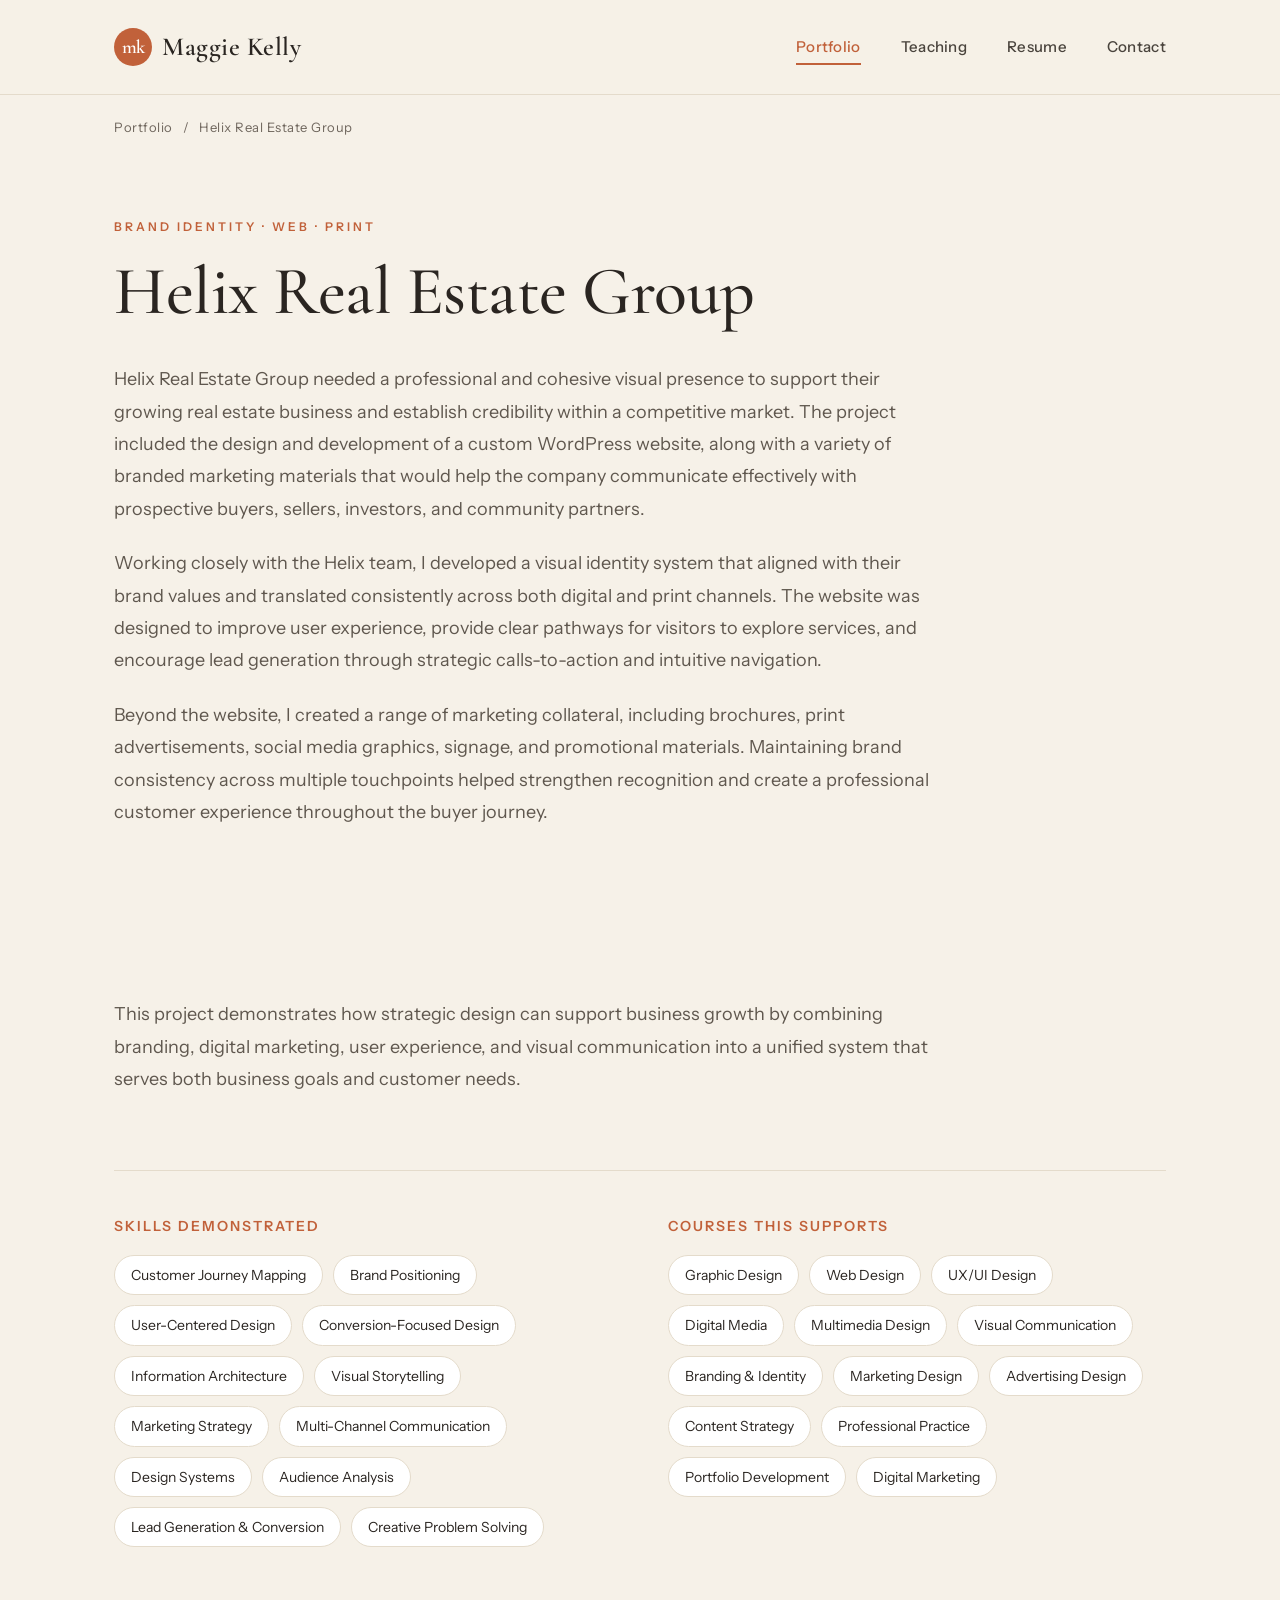
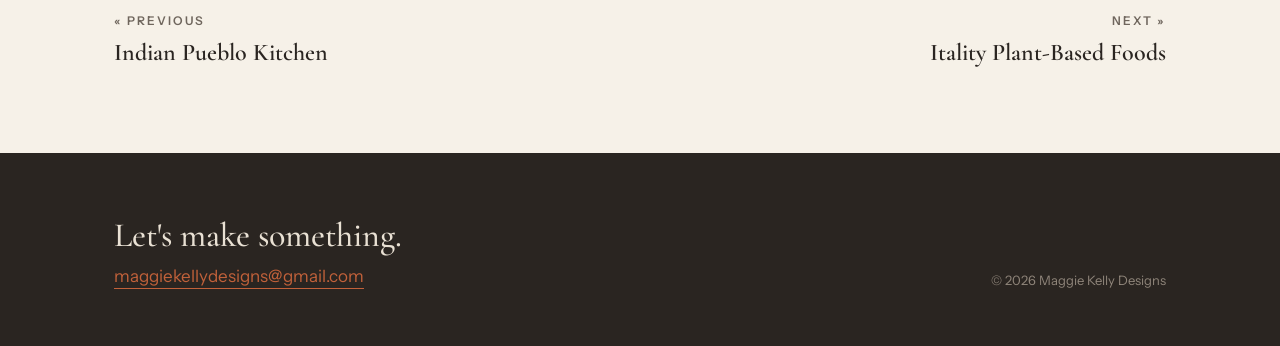
==== helix-real-estate-group.html @ b463d0c9 "Committing the site" ====
<!DOCTYPE html>
<html lang="en">
<head>
<meta charset="utf-8">
<meta name="viewport" content="width=device-width, initial-scale=1">
<title>Helix Real Estate Group — Maggie Kelly Designs</title>
<meta name="description" content="Helix Real Estate Group needed a professional and cohesive visual presence to support their growing real estate business and establish credibility within a">
<link rel="preconnect" href="https://fonts.googleapis.com">
<link rel="preconnect" href="https://fonts.gstatic.com" crossorigin>
<link href="https://fonts.googleapis.com/css2?family=Cormorant+Garamond:ital,wght@0,400;0,500;0,600;0,700;1,400;1,500&family=Instrument+Sans:wght@400;500;600&display=swap" rel="stylesheet">
<link rel="stylesheet" href="css/style.css">
</head>
<body>

<header class="site-header">
  <div class="nav">
    <a class="logo" href="index.html">
      <span class="mark">mk</span>
      <span class="word">Maggie Kelly</span>
    </a>
    <button class="nav-toggle" aria-label="Menu"><span></span><span></span><span></span></button>
    <nav class="nav-links">
      <a href="index.html" class="active">Portfolio</a>
      <a href="teaching.html">Teaching</a>
      <a href="resume.html">Resume</a>
      <a href="contact.html">Contact</a>
    </nav>
  </div>
</header>

<main>
  <section class="wrap">
    <div class="crumb"><a href="index.html">Portfolio</a><span>/</span><span>Helix Real Estate Group</span></div>
    <div class="page-hero" style="border-bottom:none;padding-bottom:24px;">
      <div class="eyebrow">Brand Identity · Web · Print</div>
      <h1>Helix Real Estate Group</h1>
    </div>
    <div class="project-intro">
      <p>Helix Real Estate Group needed a professional and cohesive visual presence to support their growing real estate business and establish credibility within a competitive market. The project included the design and development of a custom WordPress website, along with a variety of branded marketing materials that would help the company communicate effectively with prospective buyers, sellers, investors, and community partners.</p>
      <p>Working closely with the Helix team, I developed a visual identity system that aligned with their brand values and translated consistently across both digital and print channels. The website was designed to improve user experience, provide clear pathways for visitors to explore services, and encourage lead generation through strategic calls-to-action and intuitive navigation.</p>
      <p>Beyond the website, I created a range of marketing collateral, including brochures, print advertisements, social media graphics, signage, and promotional materials. Maintaining brand consistency across multiple touchpoints helped strengthen recognition and create a professional customer experience throughout the buyer journey.</p>
    </div>
    <div class="gallery">
      <img src="https://maggiekellydesigns.com/wp-content/uploads/2025/06/helix-catalog-cover.png" alt="">
      <img src="https://maggiekellydesigns.com/wp-content/uploads/2025/06/helix-catalog-pgs1-2.png" alt="">
      <img src="https://maggiekellydesigns.com/wp-content/uploads/2025/06/helix-catalog-pgs10-11.png" alt="">
      <img src="https://maggiekellydesigns.com/wp-content/uploads/2025/06/helix-back-page.png" alt="">
    </div>

    <div class="project-intro" style="padding-top:24px;">
      <p>This project demonstrates how strategic design can support business growth by combining branding, digital marketing, user experience, and visual communication into a unified system that serves both business goals and customer needs.</p>
    </div>

    <div class="detail-lists">
      <div>
        <h3>Skills Demonstrated</h3>
        <div class="chip-list">
        <span class="chip">Customer Journey Mapping</span>
        <span class="chip">Brand Positioning</span>
        <span class="chip">User-Centered Design</span>
        <span class="chip">Conversion-Focused Design</span>
        <span class="chip">Information Architecture</span>
        <span class="chip">Visual Storytelling</span>
        <span class="chip">Marketing Strategy</span>
        <span class="chip">Multi-Channel Communication</span>
        <span class="chip">Design Systems</span>
        <span class="chip">Audience Analysis</span>
        <span class="chip">Lead Generation & Conversion</span>
        <span class="chip">Creative Problem Solving</span>
        </div>
      </div>
      <div>
        <h3>Courses This Supports</h3>
        <div class="chip-list">
        <span class="chip">Graphic Design</span>
        <span class="chip">Web Design</span>
        <span class="chip">UX/UI Design</span>
        <span class="chip">Digital Media</span>
        <span class="chip">Multimedia Design</span>
        <span class="chip">Visual Communication</span>
        <span class="chip">Branding & Identity</span>
        <span class="chip">Marketing Design</span>
        <span class="chip">Advertising Design</span>
        <span class="chip">Content Strategy</span>
        <span class="chip">Professional Practice</span>
        <span class="chip">Portfolio Development</span>
        <span class="chip">Digital Marketing</span>
        </div>
      </div>
    </div>

    <div class="project-nav">
      <a class="prev" href="indian-pueblo-kitchen.html"><span class="dir">« Previous</span>Indian Pueblo Kitchen</a>
      <a class="next" href="itality-plant-based-foods.html"><span class="dir">Next »</span>Itality Plant-Based Foods</a>
    </div>
  </section>
</main>

<footer class="site-footer">
  <div class="footer-inner">
    <div>
      <div class="big">Let's make something.</div>
      <a class="email" href="mailto:maggiekellydesigns@gmail.com">maggiekellydesigns@gmail.com</a>
    </div>
    <div class="footer-copy">© 2026 Maggie Kelly Designs</div>
  </div>
</footer>

<script src="js/main.js"></script>
</body>
</html>
---- css/style.css ----
/* ===== Maggie Kelly Designs — shared styles ===== */
:root{
  --cream:#F6F1E8;
  --cream-2:#EFE8DA;
  --ink:#2a2521;
  --muted:#5f574e;
  --muted-2:#6f665d;
  --clay:#C1613A;
  --clay-dark:#a44f2d;
  --divider:#E4DBCB;
  --serif:'Cormorant Garamond',Georgia,serif;
  --sans:'Instrument Sans',system-ui,sans-serif;
  --wrap:1180px;
}
*{box-sizing:border-box;}
html{scroll-behavior:smooth;}
body{
  margin:0;
  font-family:var(--sans);
  color:var(--ink);
  background:var(--cream);
  line-height:1.6;
  -webkit-font-smoothing:antialiased;
}
img{max-width:100%;display:block;}
a{color:inherit;text-decoration:none;transition:color .12s ease;}
h1,h2,h3{font-family:var(--serif);font-weight:500;letter-spacing:-0.5px;margin:0;}
.wrap{max-width:var(--wrap);margin:0 auto;padding:0 64px;}
.eyebrow{font-size:12px;letter-spacing:3px;text-transform:uppercase;color:var(--clay);font-weight:600;}
.italic{font-style:italic;color:var(--clay);}

/* buttons */
.btn{display:inline-block;padding:15px 30px;border-radius:2px;font-size:15px;font-weight:500;font-family:var(--sans);cursor:pointer;border:none;transition:background .12s ease,color .12s ease,opacity .12s ease;}
.btn-dark{background:var(--ink);color:var(--cream);}
.btn-dark:hover{opacity:.88;}
.btn-outline{border:1px solid #cbbfab;color:var(--ink);background:transparent;}
.btn-outline:hover{background:var(--clay);border-color:var(--clay);color:#fff;}
.btn-clay{background:var(--clay);color:#fff;}
.btn-clay:hover{background:var(--clay-dark);}

/* ===== header ===== */
.site-header{border-bottom:1px solid var(--divider);position:sticky;top:0;background:rgba(246,241,232,.92);backdrop-filter:saturate(1.2);z-index:50;}
.nav{display:flex;align-items:center;justify-content:space-between;padding:26px 64px;max-width:var(--wrap);margin:0 auto;}
.logo{display:flex;align-items:center;gap:10px;}
.logo .mark{display:inline-flex;align-items:center;justify-content:center;width:38px;height:38px;border-radius:50%;background:var(--clay);color:#fff;font-family:var(--serif);font-size:19px;font-weight:600;letter-spacing:-0.5px;}
.logo .word{font-family:var(--serif);font-size:26px;font-weight:600;letter-spacing:.5px;}
.nav-links{display:flex;gap:40px;font-size:15px;font-weight:500;letter-spacing:.3px;align-items:center;}
.nav-links a{color:#4a443d;position:relative;}
.nav-links a:hover{color:var(--clay);}
.nav-links a.active{color:var(--clay);}
.nav-links a.active::after{content:"";position:absolute;left:0;right:0;bottom:-6px;height:2px;background:var(--clay);}
.nav-toggle{display:none;background:none;border:none;cursor:pointer;padding:8px;}
.nav-toggle span{display:block;width:24px;height:2px;background:var(--ink);margin:5px 0;transition:.2s;}

/* ===== footer ===== */
.site-footer{background:var(--ink);color:#e9e1d4;}
.footer-inner{max-width:var(--wrap);margin:0 auto;padding:56px 64px;display:flex;justify-content:space-between;align-items:flex-end;gap:30px;flex-wrap:wrap;}
.footer-inner .big{font-family:var(--serif);font-size:34px;font-weight:500;}
.footer-inner .email{color:var(--clay);font-size:17px;border-bottom:1px solid var(--clay);padding-bottom:2px;}
.footer-inner .email:hover{color:#fff;border-color:#fff;}
.footer-copy{font-size:13px;color:#8f857a;}

/* ===== home hero ===== */
.hero{display:grid;grid-template-columns:2.6fr 1fr;gap:40px;padding:72px 0 64px;align-items:center;}
.hero .eyebrow{margin-bottom:22px;}
.hero h1{font-weight:500;font-size:78px;line-height:1.02;margin-bottom:26px;}
.hero p{font-size:18px;line-height:1.7;color:var(--muted);max-width:640px;margin:0 0 34px;}
.hero-actions{display:flex;gap:16px;flex-wrap:wrap;}
.hero-photo{position:relative;}
.hero-photo .block{position:absolute;inset:18px -18px -18px 18px;background:var(--clay);border-radius:4px;}
.hero-photo img{position:relative;width:100%;height:340px;object-fit:cover;border-radius:4px;}

/* ===== work rows ===== */
.work-head{padding:40px 0 20px;display:flex;align-items:flex-end;justify-content:space-between;border-top:1px solid var(--divider);gap:30px;flex-wrap:wrap;}
.work-head h2{font-size:44px;}
.work-head p{margin:0 0 6px;max-width:420px;color:var(--muted-2);font-size:15px;}
.work-list{padding:26px 0 70px;}
.work-row{display:grid;gap:40px;align-items:center;padding:30px 0;border-top:1px solid var(--divider);}
.work-row.left{grid-template-columns:1.4fr 1fr;}
.work-row.right{grid-template-columns:1fr 1.4fr;}
.work-row img{width:100%;height:300px;object-fit:cover;border-radius:4px;transition:transform .2s cubic-bezier(.2,.8,.2,1);}
.work-row:hover img{transform:scale(1.015);}
.work-row h3{font-size:38px;margin:10px 0 8px;}
.work-row .tag{font-size:12px;letter-spacing:2px;text-transform:uppercase;color:var(--clay);font-weight:600;}
.work-row p{margin:0;color:var(--muted-2);}

/* ===== generic page hero ===== */
.page-hero{padding:80px 0 56px;border-bottom:1px solid var(--divider);}
.page-hero .eyebrow{margin-bottom:20px;}
.page-hero h1{font-size:68px;line-height:1.04;max-width:820px;}
.page-hero p{font-size:19px;color:var(--muted);max-width:680px;margin:26px 0 0;line-height:1.7;}

/* ===== teaching ===== */
.section{padding:64px 0;}
.section-title{font-size:40px;margin-bottom:8px;}
.grid-3{display:grid;grid-template-columns:repeat(3,1fr);gap:34px;margin-top:36px;}
.card{background:#fff;border-radius:10px;padding:34px;box-shadow:0 8px 10px rgba(0,0,0,.08);}
.card .n{font-family:var(--serif);font-size:44px;color:var(--clay);line-height:1;}
.card h3{font-size:26px;margin:14px 0 8px;}
.card p{margin:0;color:var(--muted-2);font-size:15px;}
.teach-list{margin-top:36px;border-top:1px solid var(--divider);}
.teach-item{display:grid;grid-template-columns:1fr 2fr;gap:40px;padding:30px 0;border-bottom:1px solid var(--divider);}
.teach-item h3{font-size:28px;}
.teach-item .role{color:var(--clay);font-weight:600;font-size:13px;letter-spacing:1.5px;text-transform:uppercase;margin-top:6px;}
.teach-item p{margin:0;color:var(--muted-2);}

/* ===== resume ===== */
.resume-frame{background:#fff;border-radius:10px;box-shadow:0 8px 10px rgba(0,0,0,.10);padding:24px;margin:48px 0 0;}
.resume-frame img{width:100%;border-radius:4px;}
.resume-actions{display:flex;gap:16px;margin-top:32px;flex-wrap:wrap;}

/* ===== contact ===== */
.contact-grid{display:grid;grid-template-columns:1fr 1.1fr;gap:72px;padding:64px 0;align-items:start;}
.contact-info h2{font-size:40px;margin-bottom:18px;}
.contact-info p{color:var(--muted);font-size:17px;max-width:400px;}
.contact-info .email{color:var(--clay);font-size:20px;font-family:var(--serif);border-bottom:1px solid var(--clay);padding-bottom:2px;}
.contact-info .email:hover{color:var(--ink);}
.contact-meta{margin-top:40px;font-size:14px;color:var(--muted-2);}
.form label{display:block;font-size:13px;letter-spacing:1px;text-transform:uppercase;font-weight:600;color:var(--muted);margin:0 0 8px;}
.form .field{margin-bottom:24px;}
.form input,.form textarea{width:100%;font-family:var(--sans);font-size:16px;color:var(--ink);background:#fff;border:1px solid #d8cdba;border-radius:2px;padding:14px 16px;transition:border-color .12s ease;}
.form input:focus,.form textarea:focus{outline:none;border-color:var(--clay);}
.form textarea{min-height:150px;resize:vertical;}
.form-note{font-size:13px;color:var(--muted-2);margin-top:14px;}

/* ===== portfolio detail ===== */
.crumb{display:flex;align-items:center;gap:10px;padding:22px 0 0;font-size:13px;letter-spacing:.5px;color:var(--muted-2);}
.crumb a:hover{color:var(--clay);}
.project-intro{padding:12px 0 8px;max-width:820px;}
.project-intro p{font-size:18px;line-height:1.8;color:var(--muted);margin:0 0 22px;}
.gallery{display:flex;flex-direction:column;gap:28px;padding:24px 0 8px;}
.gallery img{width:100%;height:auto;border-radius:8px;box-shadow:0 8px 10px rgba(0,0,0,.10);background:#fff;}
.project-divider{border:none;border-top:1px solid var(--divider);margin:44px 0;}
.detail-lists{display:grid;grid-template-columns:1fr 1fr;gap:56px;padding:44px 0 8px;border-top:1px solid var(--divider);margin-top:44px;}
.detail-lists h3{font-size:14px;letter-spacing:2px;text-transform:uppercase;color:var(--clay);font-weight:600;font-family:var(--sans);margin-bottom:18px;}
.chip-list{display:flex;flex-wrap:wrap;gap:10px;}
.chip{font-size:14px;color:var(--ink);background:#fff;border:1px solid #E4DBCB;border-radius:999px;padding:8px 16px;}
.project-nav{display:flex;justify-content:space-between;align-items:center;gap:20px;padding:56px 0 80px;flex-wrap:wrap;}
.project-nav a{display:inline-flex;flex-direction:column;gap:4px;font-family:var(--serif);font-size:24px;font-weight:600;}
.project-nav a:hover{color:var(--clay);}
.project-nav .dir{font-family:var(--sans);font-size:12px;letter-spacing:2px;text-transform:uppercase;color:var(--muted-2);font-weight:600;}
.project-nav .next{text-align:right;align-items:flex-end;margin-left:auto;}

@media(max-width:900px){
  .detail-lists{grid-template-columns:1fr;gap:32px;}
  .project-intro p{font-size:16px;}
}

/* ===== responsive ===== */
@media(max-width:900px){
  .wrap,.nav,.footer-inner{padding-left:28px;padding-right:28px;}
  .nav-toggle{display:block;}
  .nav-links{position:absolute;top:100%;left:0;right:0;flex-direction:column;gap:0;background:var(--cream);border-bottom:1px solid var(--divider);padding:0;max-height:0;overflow:hidden;transition:max-height .3s ease;}
  .nav-links.open{max-height:340px;}
  .nav-links a{padding:18px 28px;width:100%;border-top:1px solid var(--divider);}
  .nav-links a.active::after{display:none;}
  .hero{grid-template-columns:1fr;gap:36px;padding:48px 0;}
  .hero h1{font-size:52px;}
  .hero-photo .block{inset:12px -12px -12px 12px;}
  .work-row,.work-row.left,.work-row.right{grid-template-columns:1fr;gap:20px;}
  .work-row .txt{order:2;}
  .work-head h2{font-size:34px;}
  .page-hero h1{font-size:44px;}
  .grid-3{grid-template-columns:1fr;}
  .teach-item{grid-template-columns:1fr;gap:8px;}
  .contact-grid{grid-template-columns:1fr;gap:40px;}
  .footer-inner{flex-direction:column;align-items:flex-start;}
}
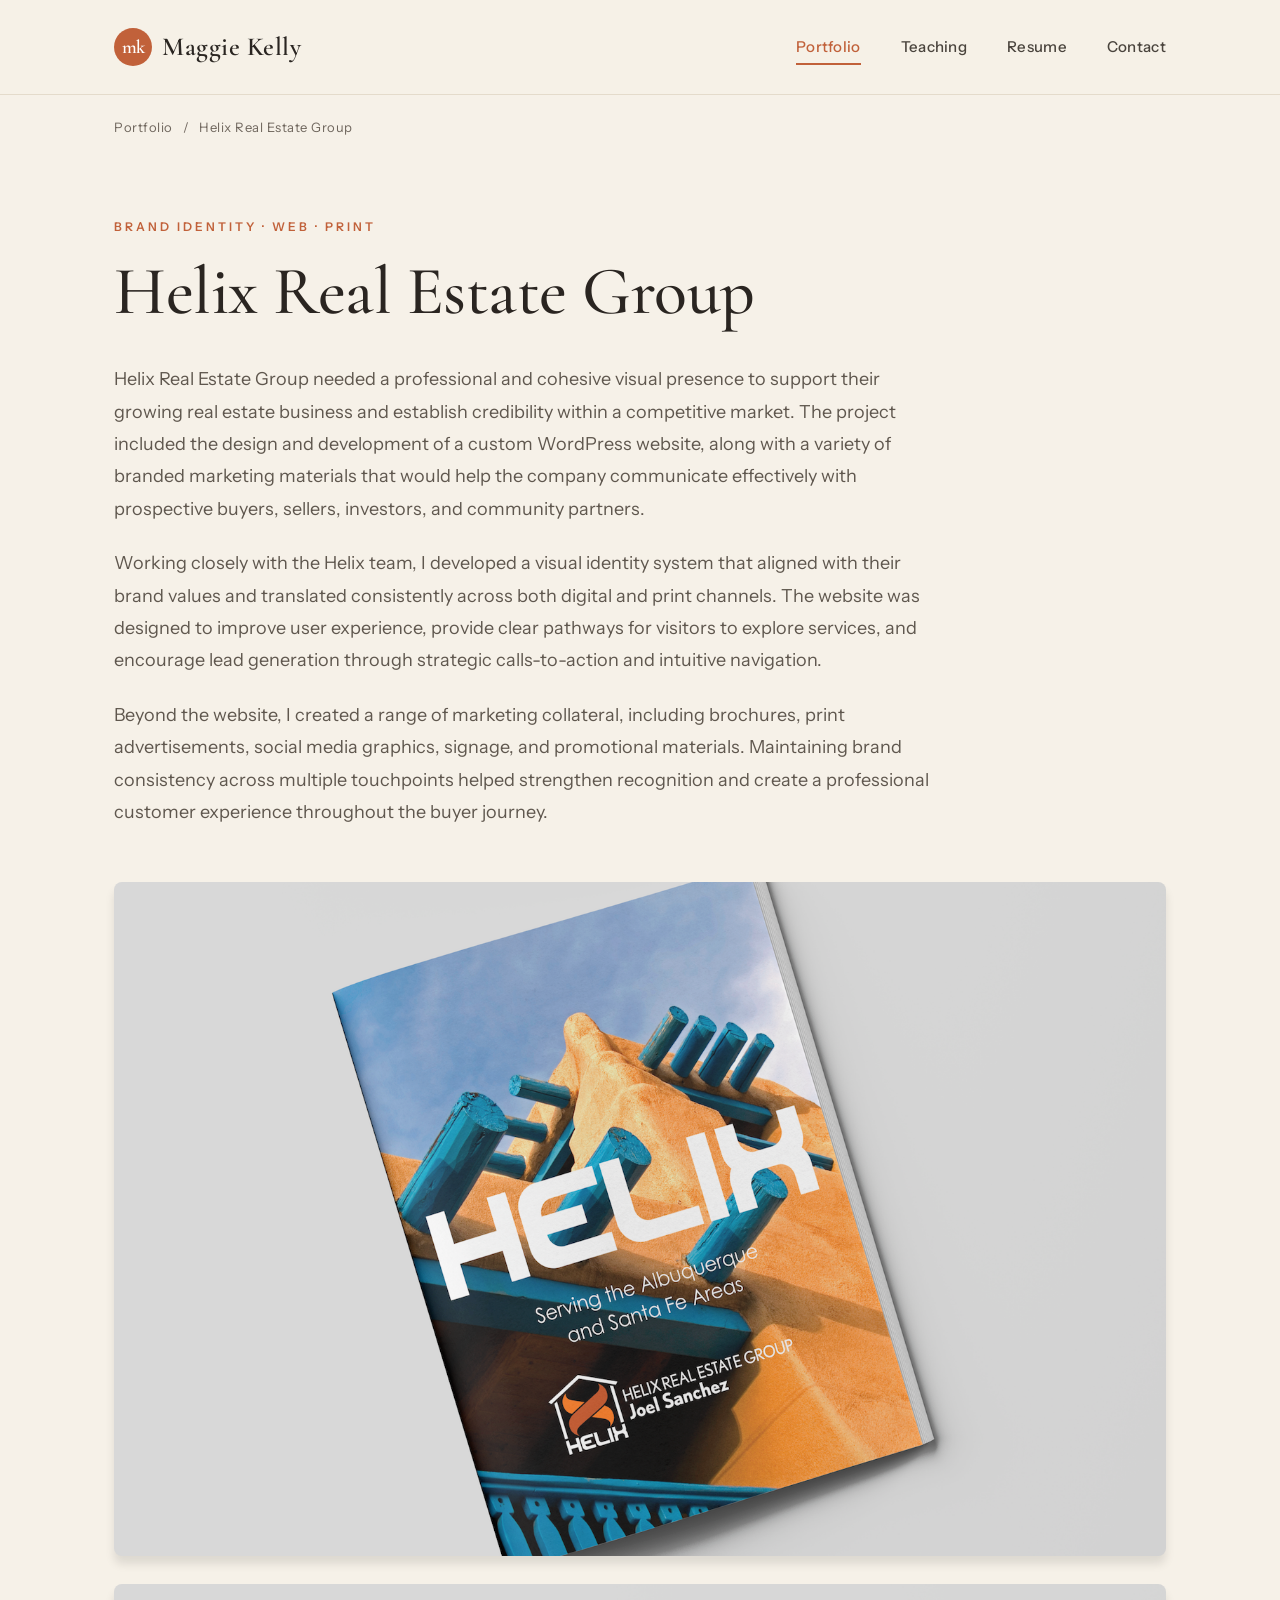
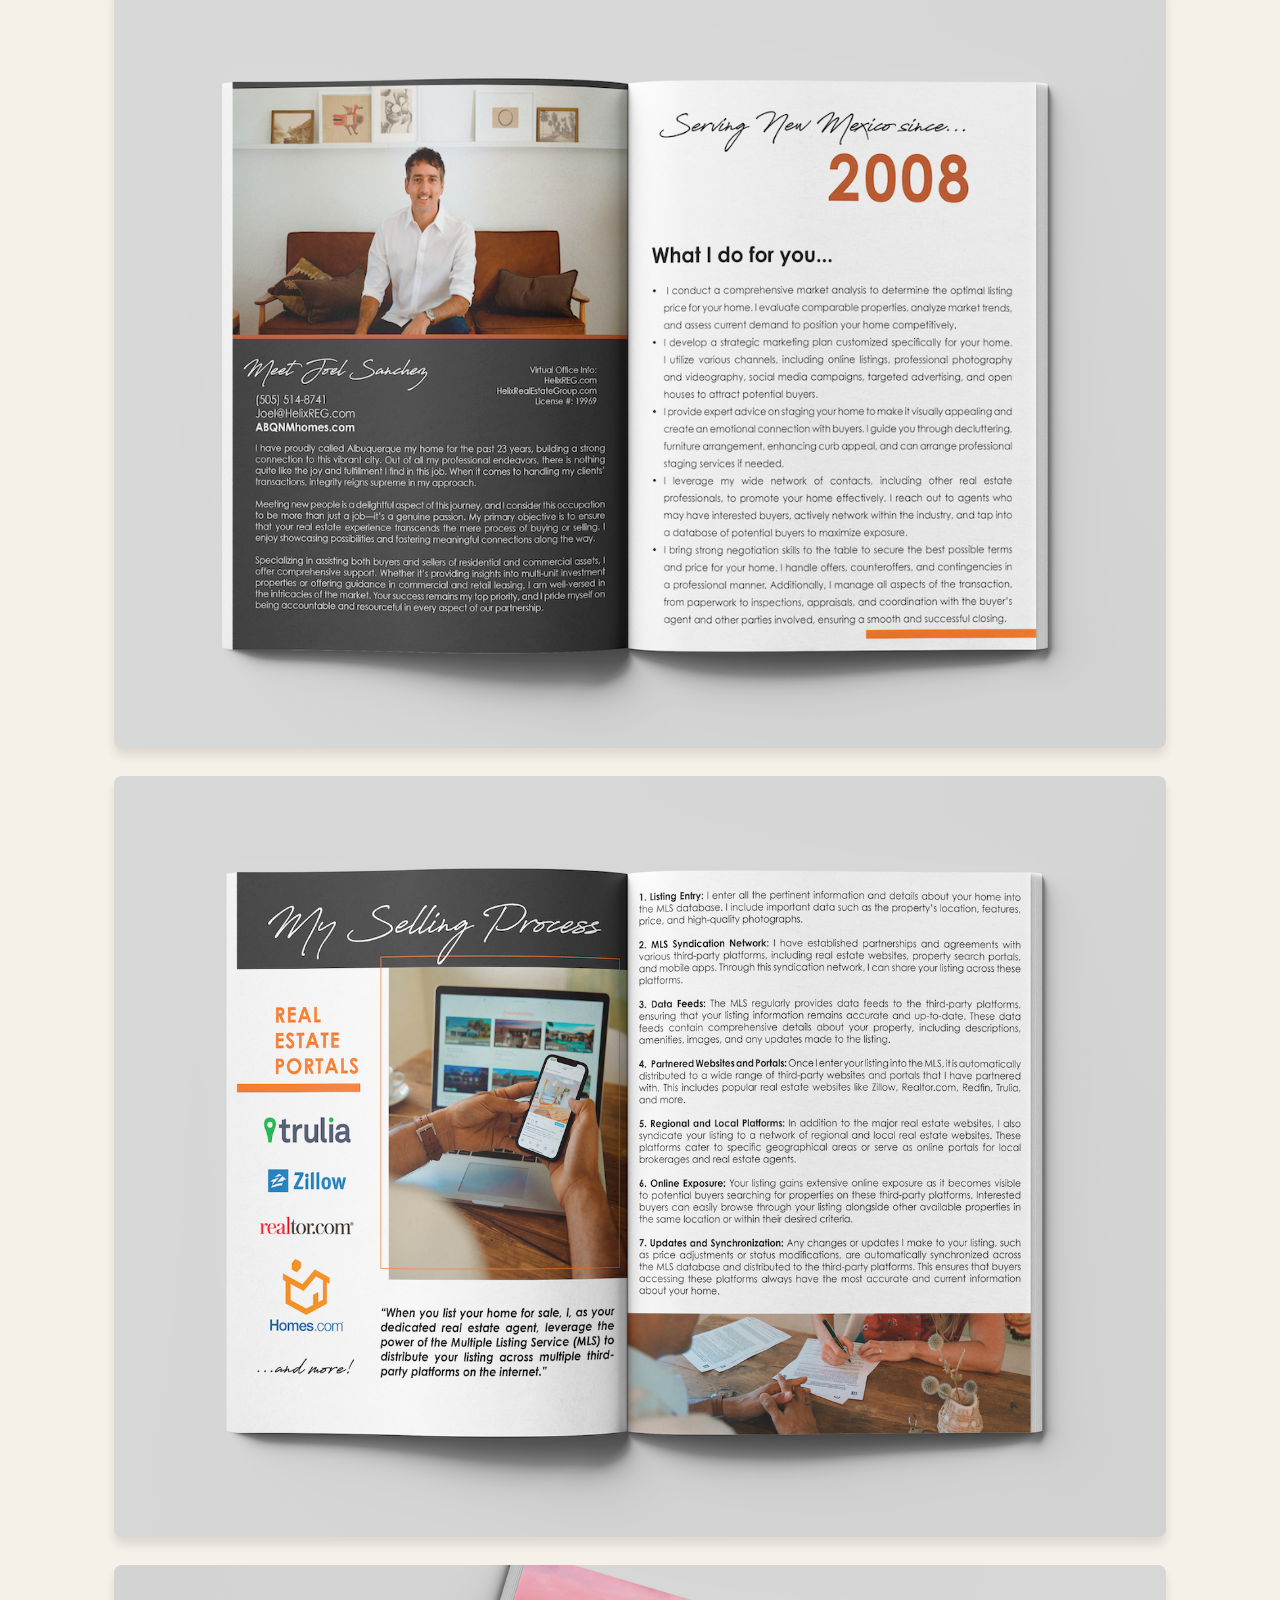
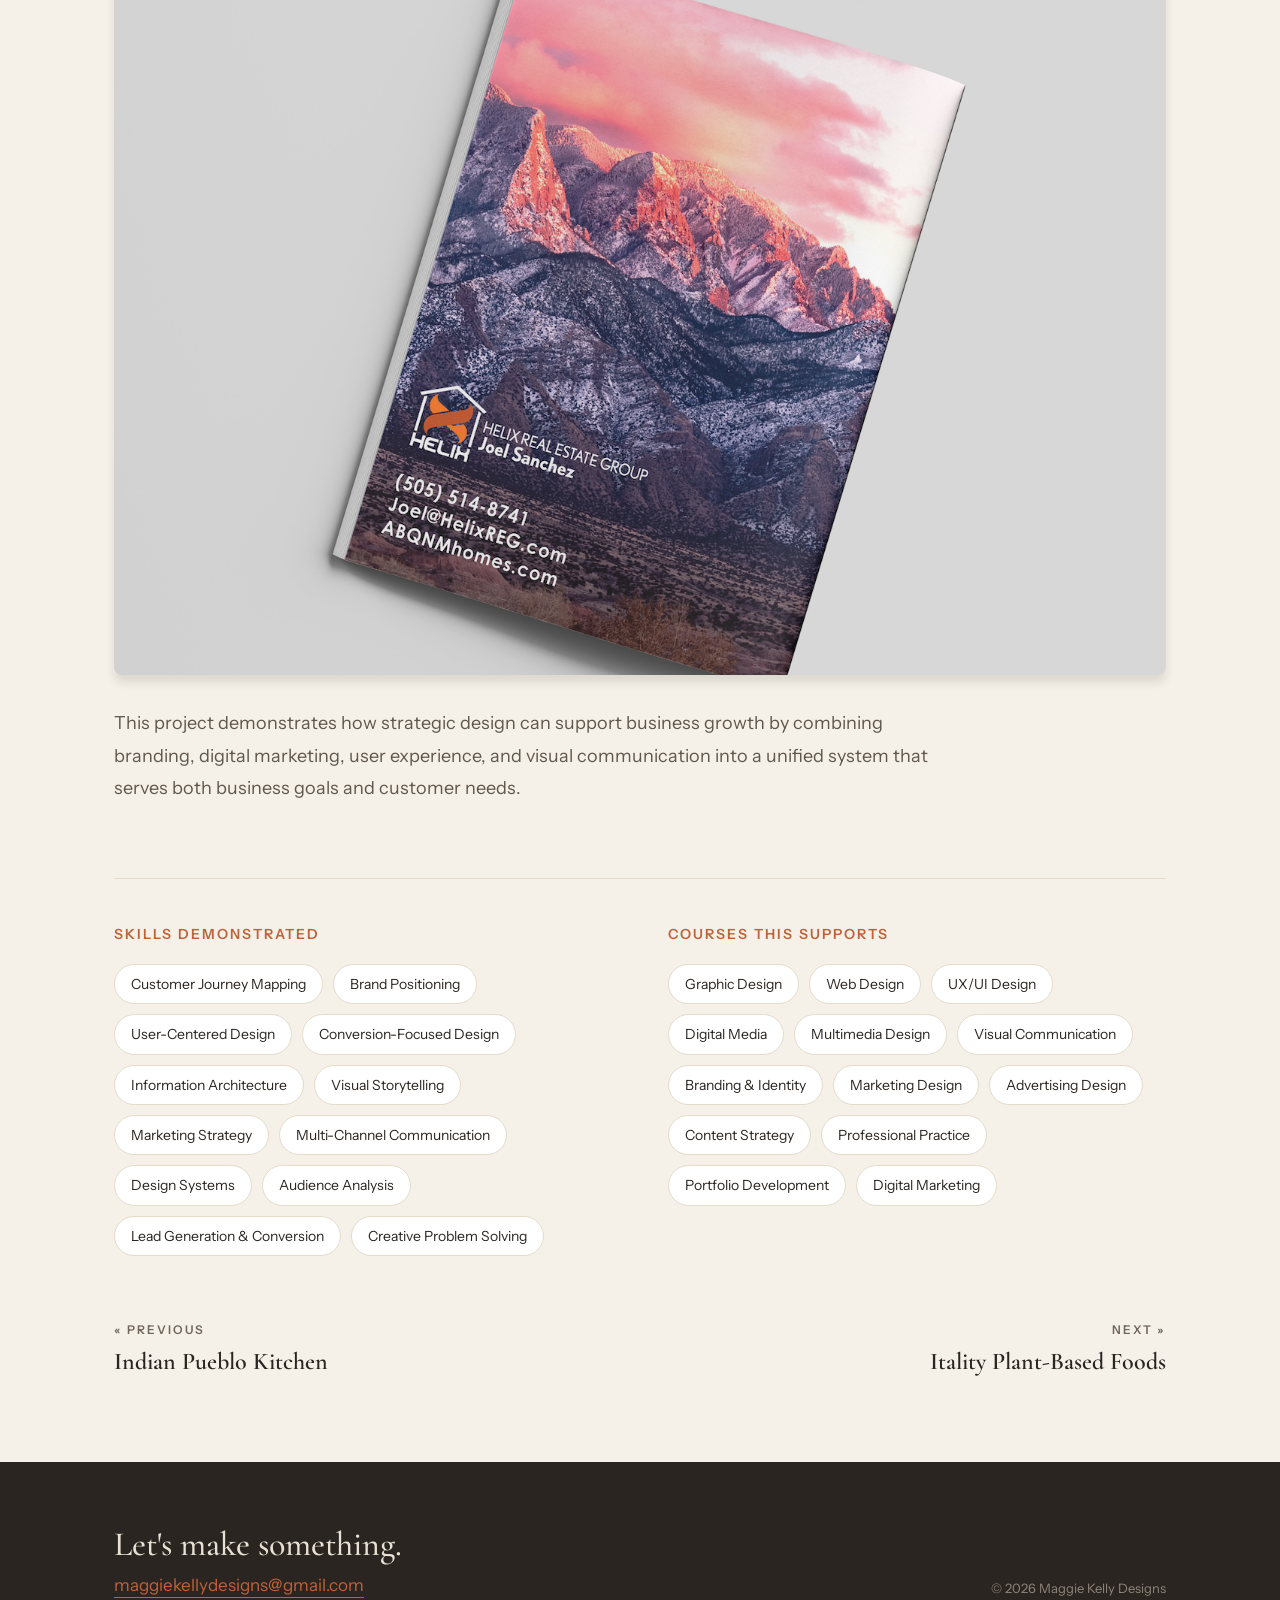
==== commit 1eea8d24: "All local images" ====
--- a/helix-real-estate-group.html
+++ b/helix-real-estate-group.html
@@ -41,10 +41,10 @@
       <p>Beyond the website, I created a range of marketing collateral, including brochures, print advertisements, social media graphics, signage, and promotional materials. Maintaining brand consistency across multiple touchpoints helped strengthen recognition and create a professional customer experience throughout the buyer journey.</p>
     </div>
     <div class="gallery">
-      <img src="https://maggiekellydesigns.com/wp-content/uploads/2025/06/helix-catalog-cover.png" alt="">
-      <img src="https://maggiekellydesigns.com/wp-content/uploads/2025/06/helix-catalog-pgs1-2.png" alt="">
-      <img src="https://maggiekellydesigns.com/wp-content/uploads/2025/06/helix-catalog-pgs10-11.png" alt="">
-      <img src="https://maggiekellydesigns.com/wp-content/uploads/2025/06/helix-back-page.png" alt="">
+      <img src="images/helix-catalog-cover.png" alt="">
+      <img src="images/helix-catalog-pgs1-2.png" alt="">
+      <img src="images/helix-catalog-pgs10-11.png" alt="">
+      <img src="images/helix-back-page.png" alt="">
     </div>
 
     <div class="project-intro" style="padding-top:24px;">
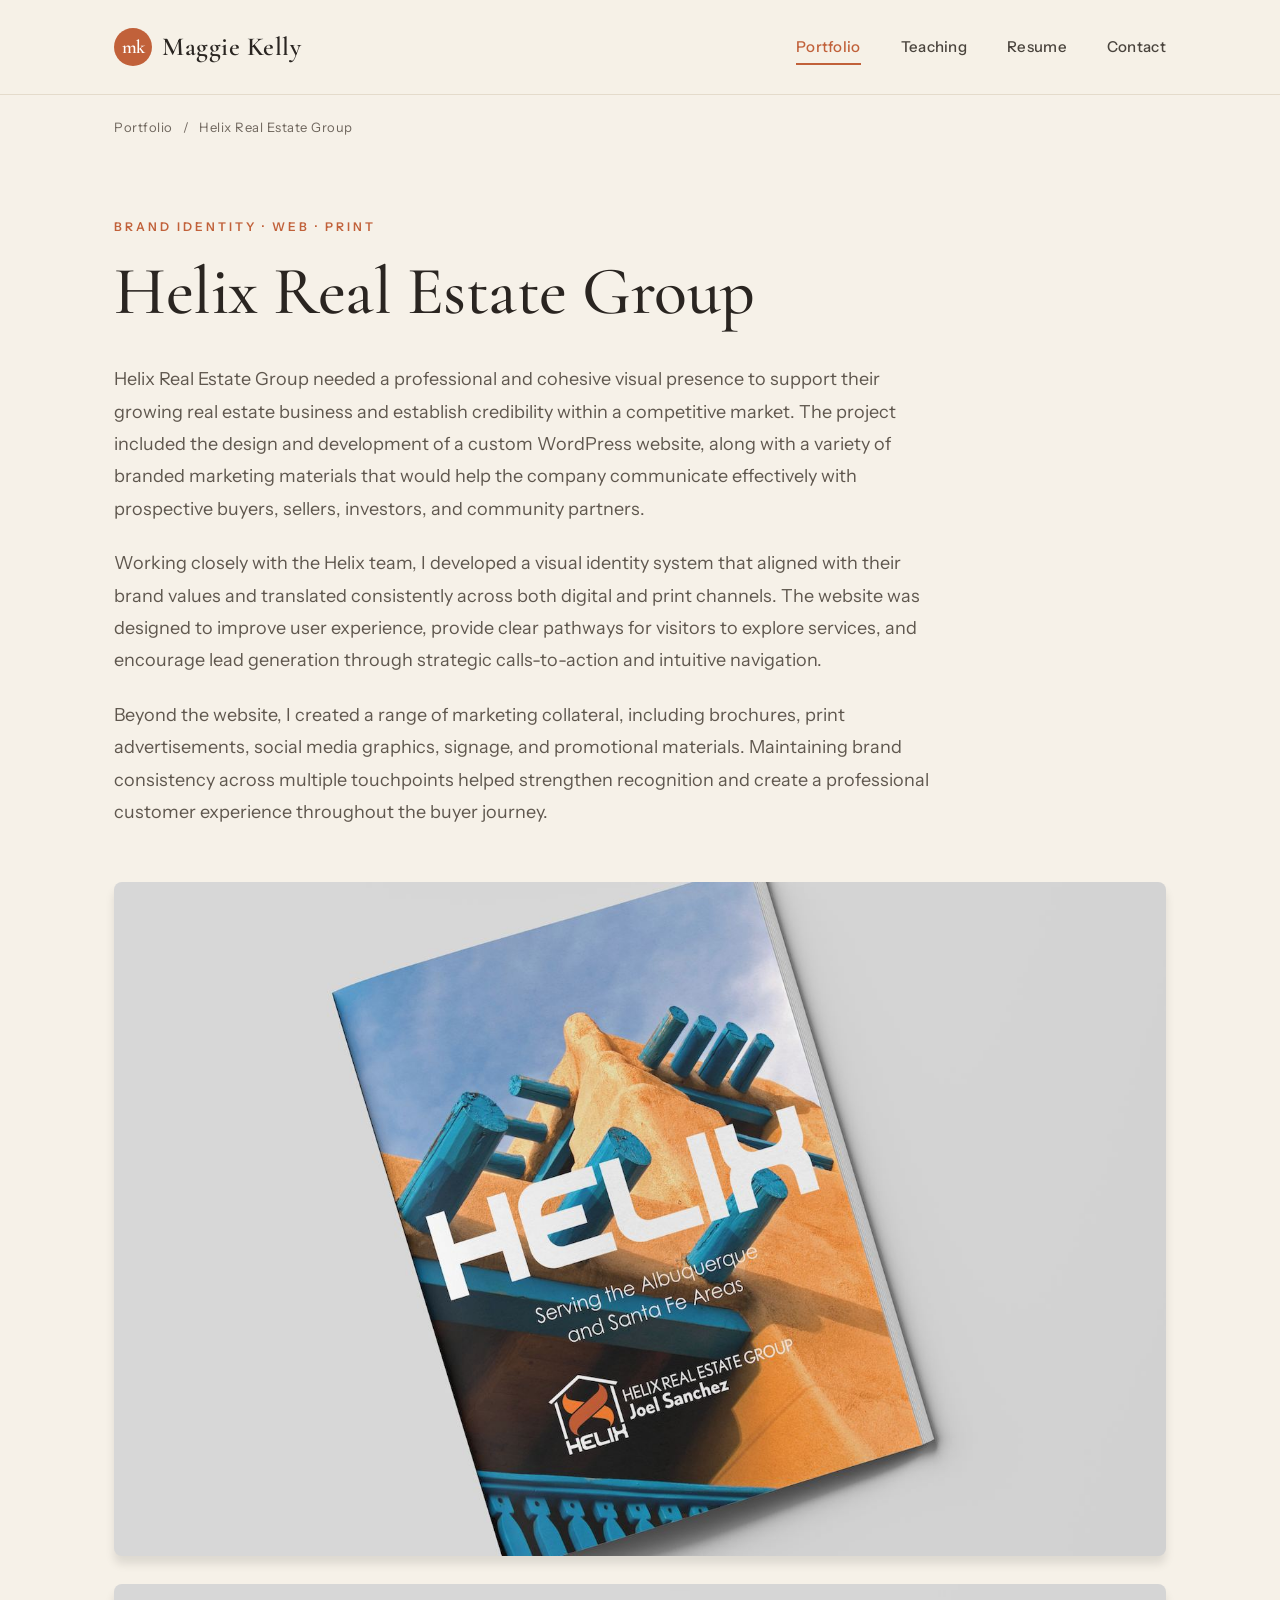
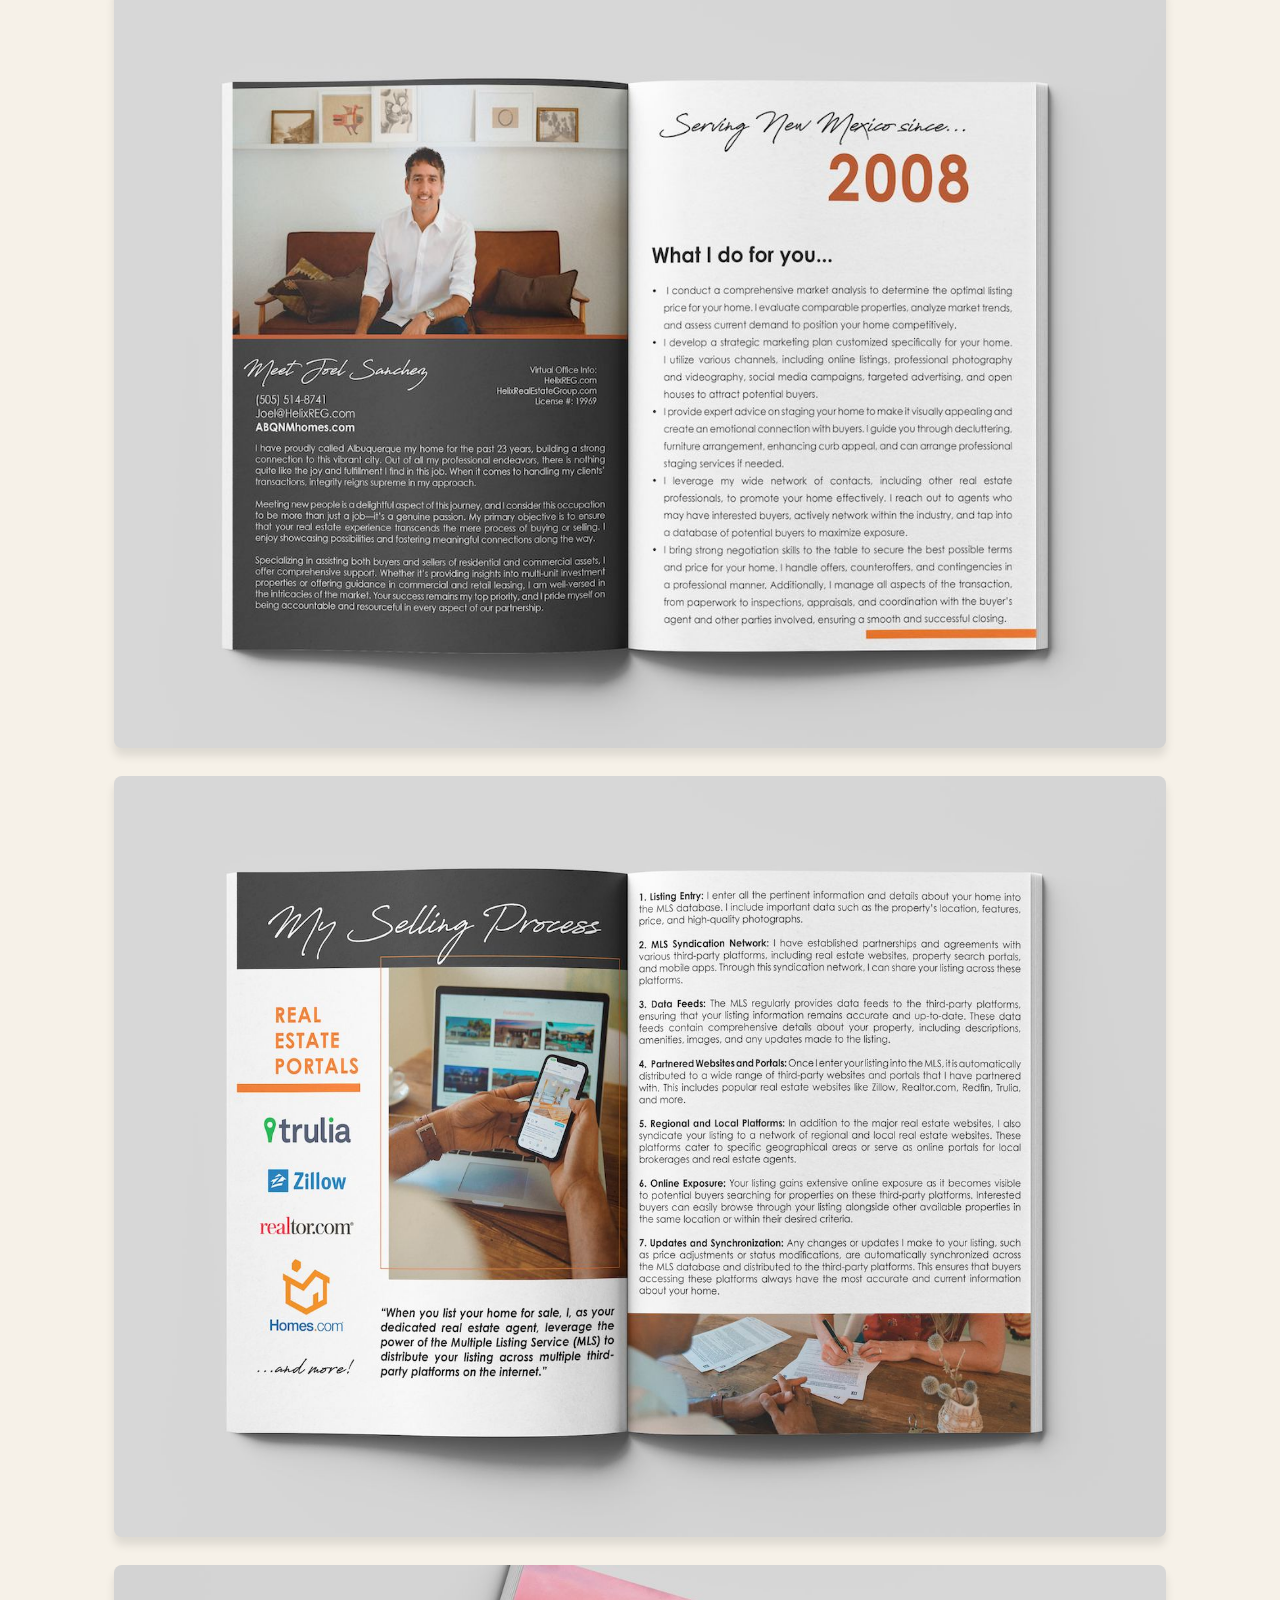
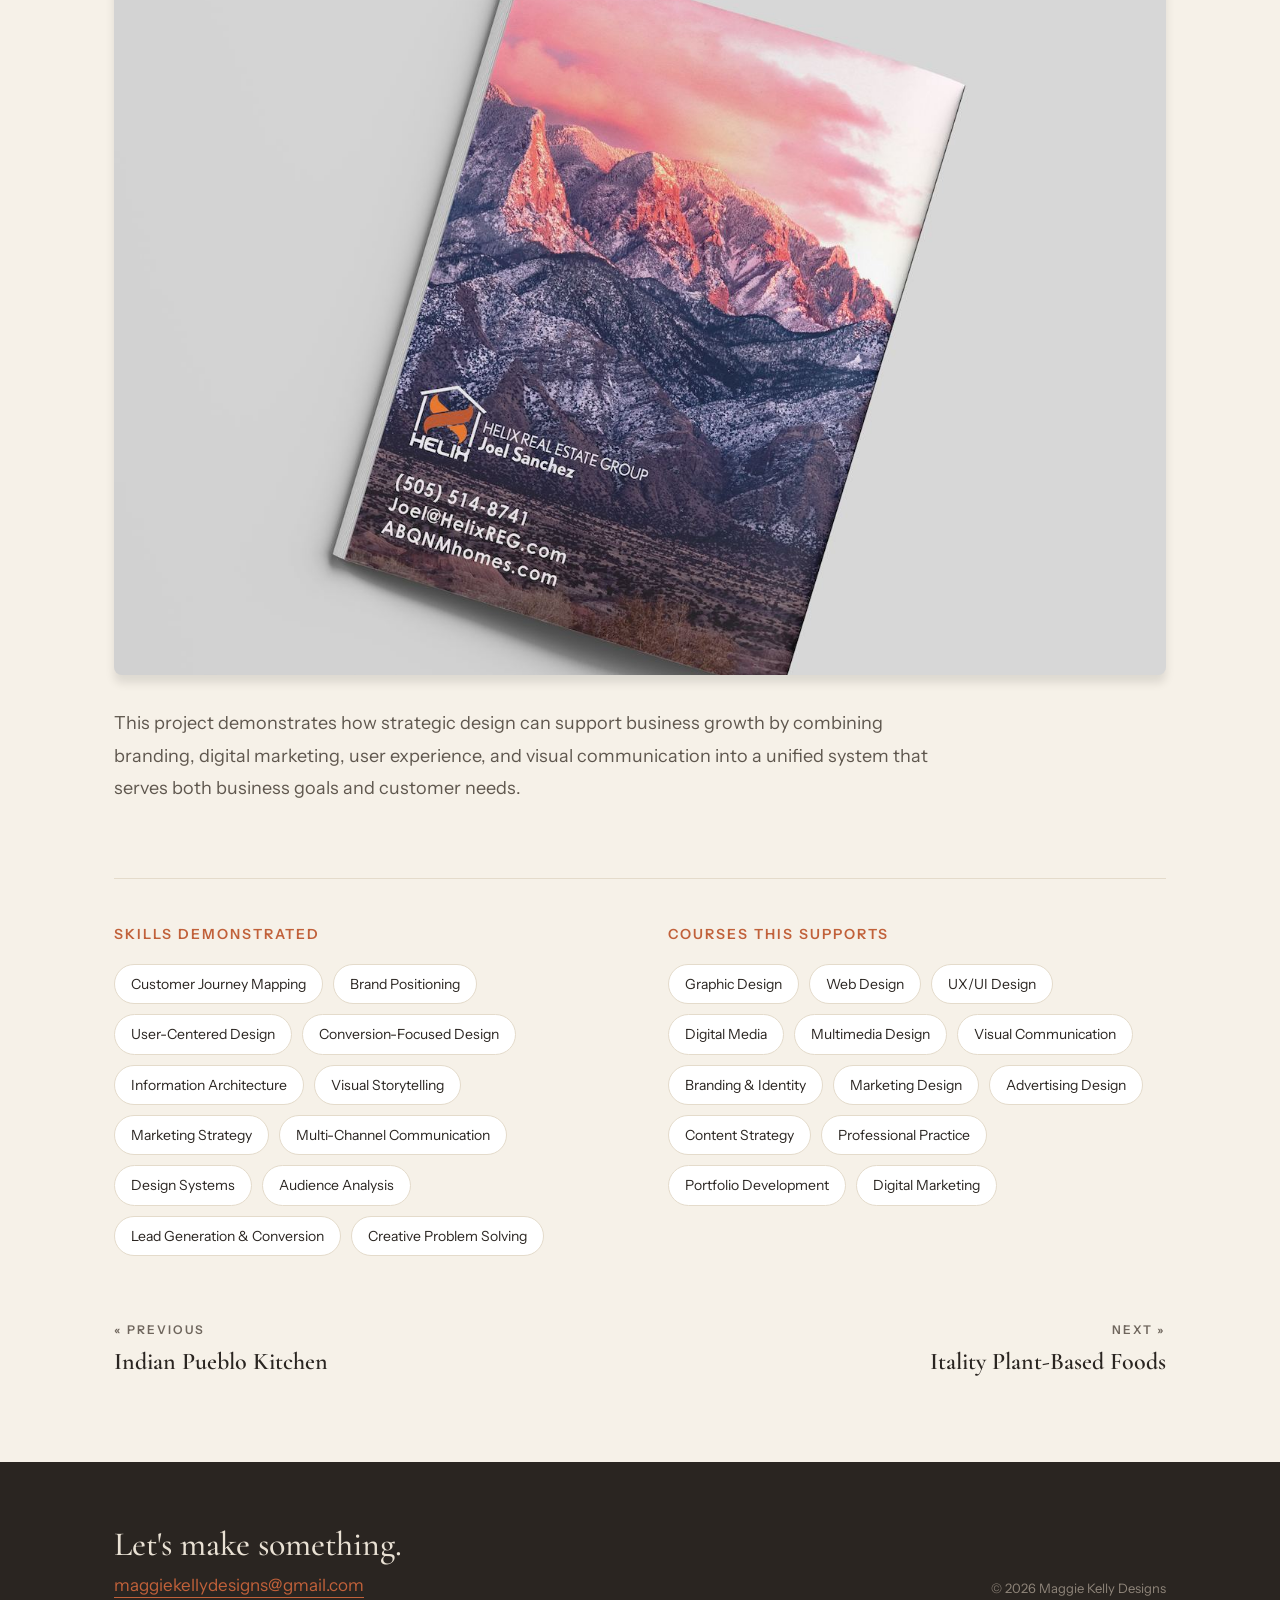
==== commit 203b531c: "All the paths to .jpg" ====
--- a/helix-real-estate-group.html
+++ b/helix-real-estate-group.html
@@ -41,10 +41,10 @@
       <p>Beyond the website, I created a range of marketing collateral, including brochures, print advertisements, social media graphics, signage, and promotional materials. Maintaining brand consistency across multiple touchpoints helped strengthen recognition and create a professional customer experience throughout the buyer journey.</p>
     </div>
     <div class="gallery">
-      <img src="images/helix-catalog-cover.png" alt="">
-      <img src="images/helix-catalog-pgs1-2.png" alt="">
-      <img src="images/helix-catalog-pgs10-11.png" alt="">
-      <img src="images/helix-back-page.png" alt="">
+      <img src="images/helix-catalog-cover.jpg" alt="">
+      <img src="images/helix-catalog-pgs1-2.jpg" alt="">
+      <img src="images/helix-catalog-pgs10-11.jpg" alt="">
+      <img src="images/helix-back-page.jpg" alt="">
     </div>
 
     <div class="project-intro" style="padding-top:24px;">
